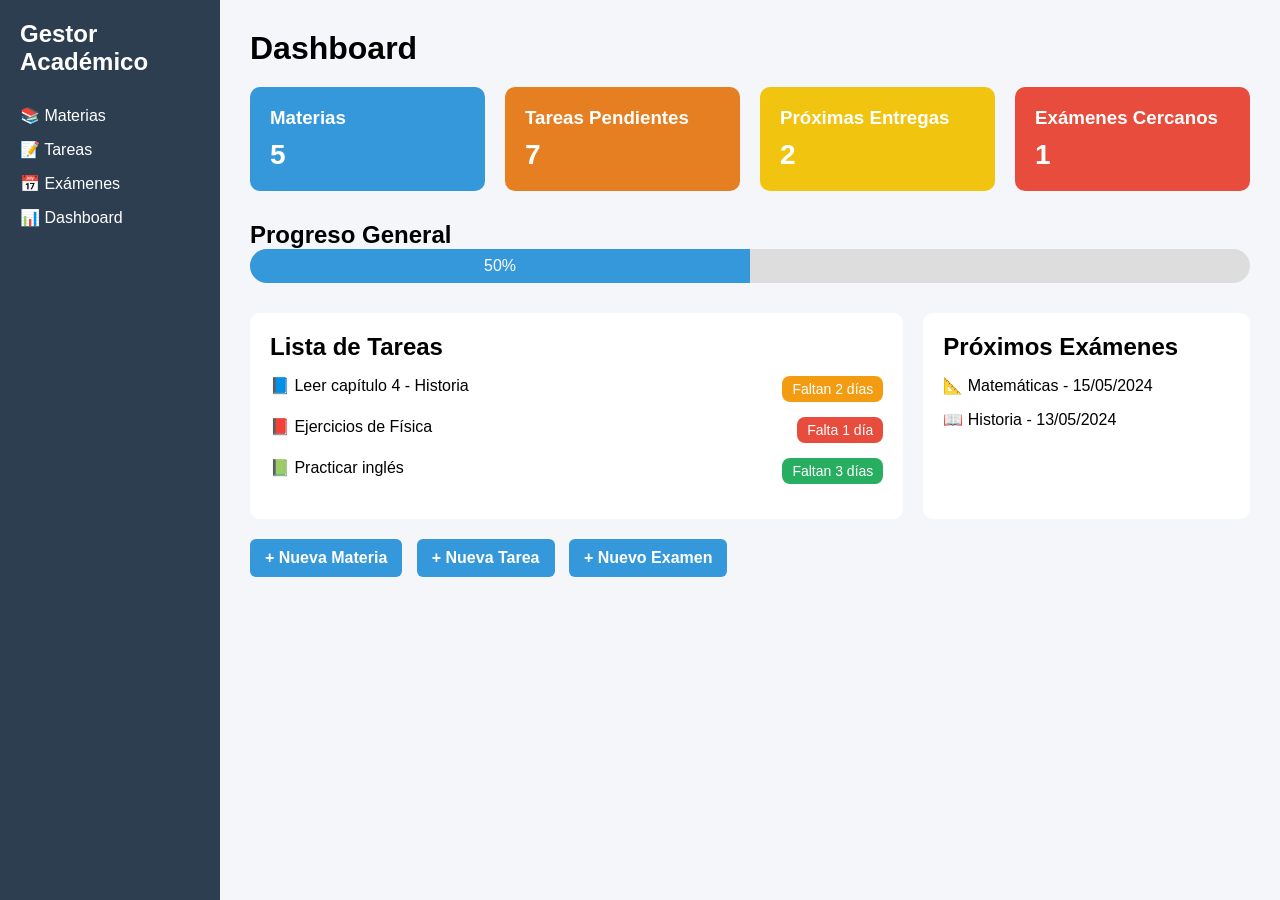
==== index.html @ 1386bd44 "Primer commit - Gestor academico funcional" ====
<!DOCTYPE html>
<html lang="es">
<head>
    <meta charset="UTF-8">
    <title>Gestor Académico</title>
    <link rel="stylesheet" href="styles.css">
</head>
<body>

<div class="container">

    <!-- Sidebar -->
    <aside class="sidebar">
        <h2>Gestor Académico</h2>
        <ul>
            <li>📚 Materias</li>
            <li>📝 Tareas</li>
            <li>📅 Exámenes</li>
            <li>📊 Dashboard</li>
        </ul>
    </aside>

    <!-- Main -->
    <main class="main">

        <h1>Dashboard</h1>

        <!-- Tarjetas resumen -->
        <div class="cards">
            <div class="card blue">
                <h3>Materias</h3>
                <p>5</p>
            </div>

            <div class="card orange">
                <h3>Tareas Pendientes</h3>
                <p>7</p>
            </div>

            <div class="card yellow">
                <h3>Próximas Entregas</h3>
                <p>2</p>
            </div>

            <div class="card red">
                <h3>Exámenes Cercanos</h3>
                <p>1</p>
            </div>
        </div>

        <!-- Progreso -->
        <div class="progress-container">
            <h2>Progreso General</h2>
            <div class="progress-bar">
                <div class="progress" style="width: 50%;">50%</div>
            </div>
        </div>

        <!-- Sección inferior -->
        <div class="bottom">

            <div class="tasks">
                <h2>Lista de Tareas</h2>

                <div class="task">
                    <span>📘 Leer capítulo 4 - Historia</span>
                    <span class="badge yellow-badge">Faltan 2 días</span>
                </div>

                <div class="task">
                    <span>📕 Ejercicios de Física</span>
                    <span class="badge red-badge">Falta 1 día</span>
                </div>

                <div class="task">
                    <span>📗 Practicar inglés</span>
                    <span class="badge green-badge">Faltan 3 días</span>
                </div>

            </div>

            <div class="exams">
                <h2>Próximos Exámenes</h2>

                <div class="exam">
                    📐 Matemáticas - 15/05/2024
                </div>

                <div class="exam">
                    📖 Historia - 13/05/2024
                </div>

            </div>

        </div>

    <!-- BOTONES DE ACCESO RÁPIDO -->
    <div class="quick-access">
        <a href="materias.html" class="quick-btn">+ Nueva Materia</a>
        <a href="tareas.html" class="quick-btn">+ Nueva Tarea</a>
        <a href="examenes.html" class="quick-btn">+ Nuevo Examen</a>
    </div>

    </main>
</div>

</body>
</html>
---- styles.css ----
* {
    margin: 0;
    padding: 0;
    box-sizing: border-box;
    font-family: Arial, sans-serif;
}

body {
    background-color: #f4f6f9;
}

.container {
    display: flex;
}

/* Sidebar */
.sidebar {
    width: 220px;
    background: #2c3e50;
    color: white;
    padding: 20px;
    min-height: 100vh;
}

.sidebar h2 {
    margin-bottom: 30px;
}

.sidebar ul {
    list-style: none;
}

.sidebar li {
    margin: 15px 0;
    cursor: pointer;
}

/* Main */
.main {
    flex: 1;
    padding: 30px;
}

.cards {
    display: grid;
    grid-template-columns: repeat(4, 1fr);
    gap: 20px;
    margin: 20px 0;
}

.card {
    padding: 20px;
    border-radius: 10px;
    color: white;
}

.card h3 {
    margin-bottom: 10px;
}

.card p {
    font-size: 28px;
    font-weight: bold;
}

.blue { background: #3498db; }
.orange { background: #e67e22; }
.yellow { background: #f1c40f; }
.red { background: #e74c3c; }

/* Progreso */
.progress-container {
    margin: 30px 0;
}

.progress-bar {
    background: #ddd;
    border-radius: 20px;
    overflow: hidden;
}

.progress {
    background: #3498db;
    color: white;
    text-align: center;
    padding: 8px;
}

/* Sección inferior */
.bottom {
    display: grid;
    grid-template-columns: 2fr 1fr;
    gap: 20px;
}

.tasks, .exams {
    background: white;
    padding: 20px;
    border-radius: 10px;
}

.task {
    display: flex;
    justify-content: space-between;
    margin: 15px 0;
}

.badge {
    padding: 5px 10px;
    border-radius: 8px;
    font-size: 14px;
    color: white;
}

.yellow-badge { background: #f39c12; }
.red-badge { background: #e74c3c; }
.green-badge { background: #27ae60; }

.exam {
    margin: 15px 0;
}

.quick-access {
    margin: 20px 0 30px 0;
}

.quick-btn {
    display: inline-block;
    padding: 10px 15px;
    margin-right: 10px;
    background-color: #3498db;
    color: white;
    text-decoration: none;
    border-radius: 6px;
    font-weight: bold;
    transition: 0.2s ease;
}

.quick-btn:hover {
    background-color: #2980b9;
}

.sidebar a {
    color: white;
    text-decoration: none;
}

.sidebar a:hover {
    text-decoration: underline;
}

.form button {
    padding: 8px 15px;
    border: none;
    border-radius: 6px;
    background: #3498db;
    color: white;
    cursor: pointer;
}

.form button:hover {
    background: #2980b9;
}

.item button {
    float: right;
    background: #e74c3c;
    border: none;
    color: white;
    padding: 5px 8px;
    border-radius: 6px;
    cursor: pointer;
}
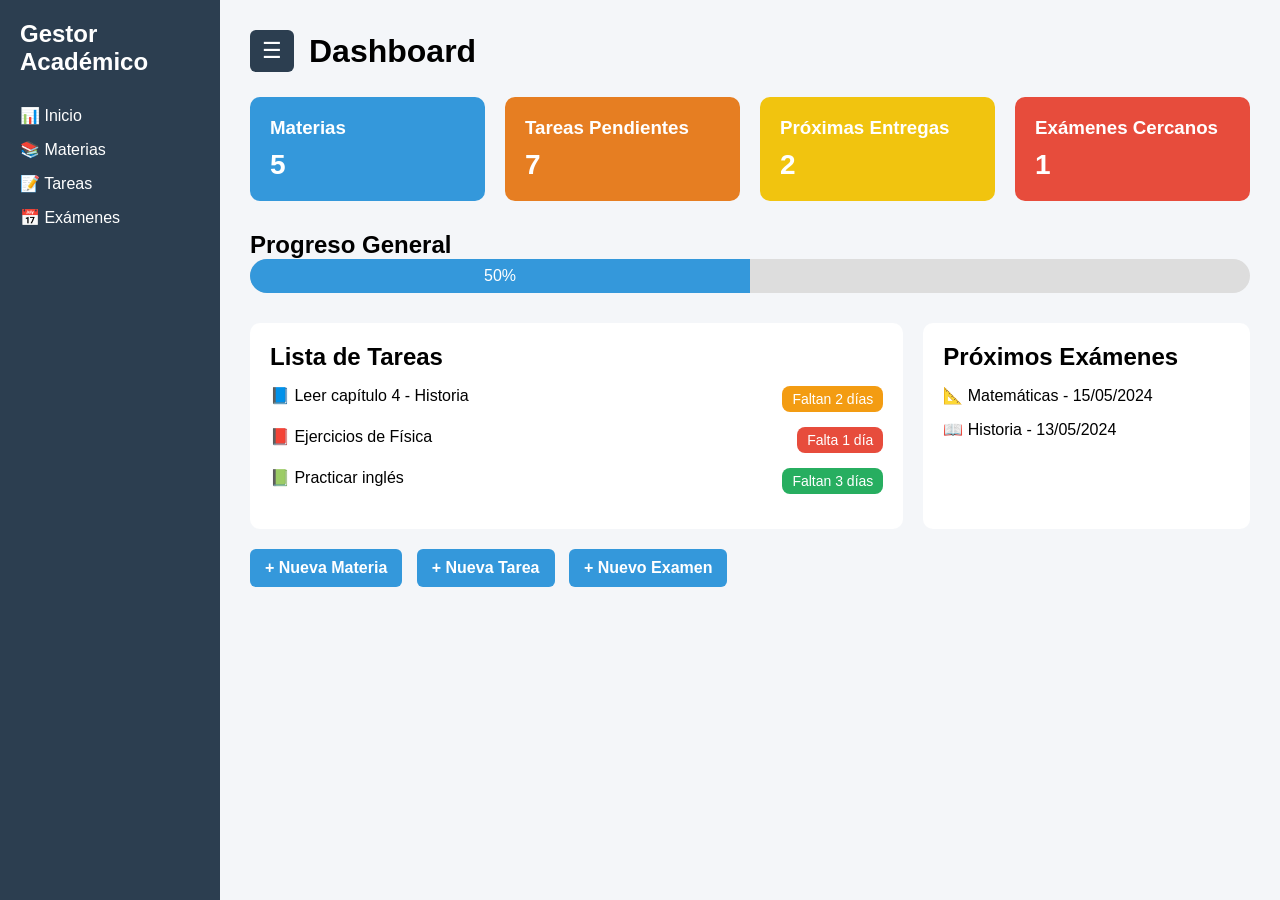
==== commit 192f0f2d: "Actualizaciones recientes" ====
--- a/index.html
+++ b/index.html
@@ -13,17 +13,20 @@
     <aside class="sidebar">
         <h2>Gestor Académico</h2>
         <ul>
-            <li>📚 Materias</li>
-            <li>📝 Tareas</li>
-            <li>📅 Exámenes</li>
-            <li>📊 Dashboard</li>
+            <li><a href="index.html">📊 Inicio</a></li>
+            <li><a href="materias.html">📚 Materias</a></li>
+            <li><a href="tareas.html">📝 Tareas</a></li>
+            <li><a href="examenes.html">📅 Exámenes</a></li>
         </ul>
     </aside>
 
     <!-- Main -->
     <main class="main">
 
-        <h1>Dashboard</h1>
+    <div class="top-bar">
+    <button class="menu-toggle" onclick="toggleMenu()">☰</button>
+    <h1>Dashboard</h1>
+</div>
 
         <!-- Tarjetas resumen -->
         <div class="cards">
@@ -104,5 +107,7 @@
     </main>
 </div>
 
+<script src="app.js"></script>
+
 </body>
 </html>
--- a/styles.css
+++ b/styles.css
@@ -20,6 +20,13 @@
     color: white;
     padding: 20px;
     min-height: 100vh;
+    transition: 0.3s;
+}
+
+.sidebar.hidden {
+    width: 0;
+    padding: 0;
+    overflow: hidden;
 }
 
 .sidebar h2 {
@@ -39,6 +46,11 @@
 .main {
     flex: 1;
     padding: 30px;
+    transition: margin-left 0.3s ease;
+}
+
+.main.full {
+    margin-left: -220px;
 }
 
 .cards {
@@ -170,4 +182,127 @@
     padding: 5px 8px;
     border-radius: 6px;
     cursor: pointer;
-}+}
+
+/* Barra superior */
+.top-bar {
+    display: flex;
+    align-items: center;
+    gap: 15px;
+    margin-bottom: 25px;
+}
+
+/* Botón del menú */
+.menu-toggle {
+    font-size: 22px;
+    background: #2c3e50;
+    color: white;
+    border: none;
+    padding: 8px 12px;
+    border-radius: 6px;
+    cursor: pointer;
+    transition: 0.3s;
+}
+
+.menu-toggle:hover {
+    background: #1a252f;
+}
+
+/* FORMULARIO MEJORADO */
+
+.form {
+    background: white;
+    padding: 20px;
+    border-radius: 10px;
+    margin-bottom: 30px;
+}
+
+.form input,
+.form select,
+.form textarea {
+    width: 100%;
+    padding: 10px;
+    margin: 8px 0 15px 0;
+    border-radius: 6px;
+    border: 1px solid #ccc;
+}
+
+.form textarea {
+    resize: vertical;
+    height: 80px;
+}
+
+.form label {
+    font-weight: bold;
+}
+
+.form button {
+    padding: 10px 20px;
+    border: none;
+    border-radius: 6px;
+    background: #3498db;
+    color: white;
+    cursor: pointer;
+}
+
+.form button:hover {
+    background: #2980b9;
+}
+
+/* LAYOUT DE TAREAS */
+
+.tareas-layout{
+    display: grid;
+    grid-template-columns: 1fr 1.2fr;
+    gap: 30px;
+    margin-top: 20px;
+}
+
+/* SECCION FORMULARIO */
+
+.form-section{
+    background: #ffffff;
+    padding: 25px;
+    border-radius: 12px;
+    border-left: 6px solid #3498db;
+}
+
+/* SECCION LISTA */
+
+.lista-section{
+    background: #ffffff;
+    padding: 25px;
+    border-radius: 12px;
+    border-left: 6px solid #2ecc71;
+}
+
+/* TARJETAS DE TAREAS */
+
+#listaTareas .item{
+    background: #f8f9fb;
+    border-radius: 10px;
+    padding: 15px;
+    margin-bottom: 15px;
+    border-left: 5px solid #3498db;
+    transition: 0.2s;
+}
+
+#listaTareas .item:hover{
+    transform: scale(1.02);
+}
+
+/* BOTON ELIMINAR */
+
+#listaTareas button{
+    background: #e74c3c;
+    border: none;
+    color: white;
+    padding: 6px 10px;
+    border-radius: 6px;
+    cursor: pointer;
+}
+
+#listaTareas button:hover{
+    background: #c0392b;
+}
+
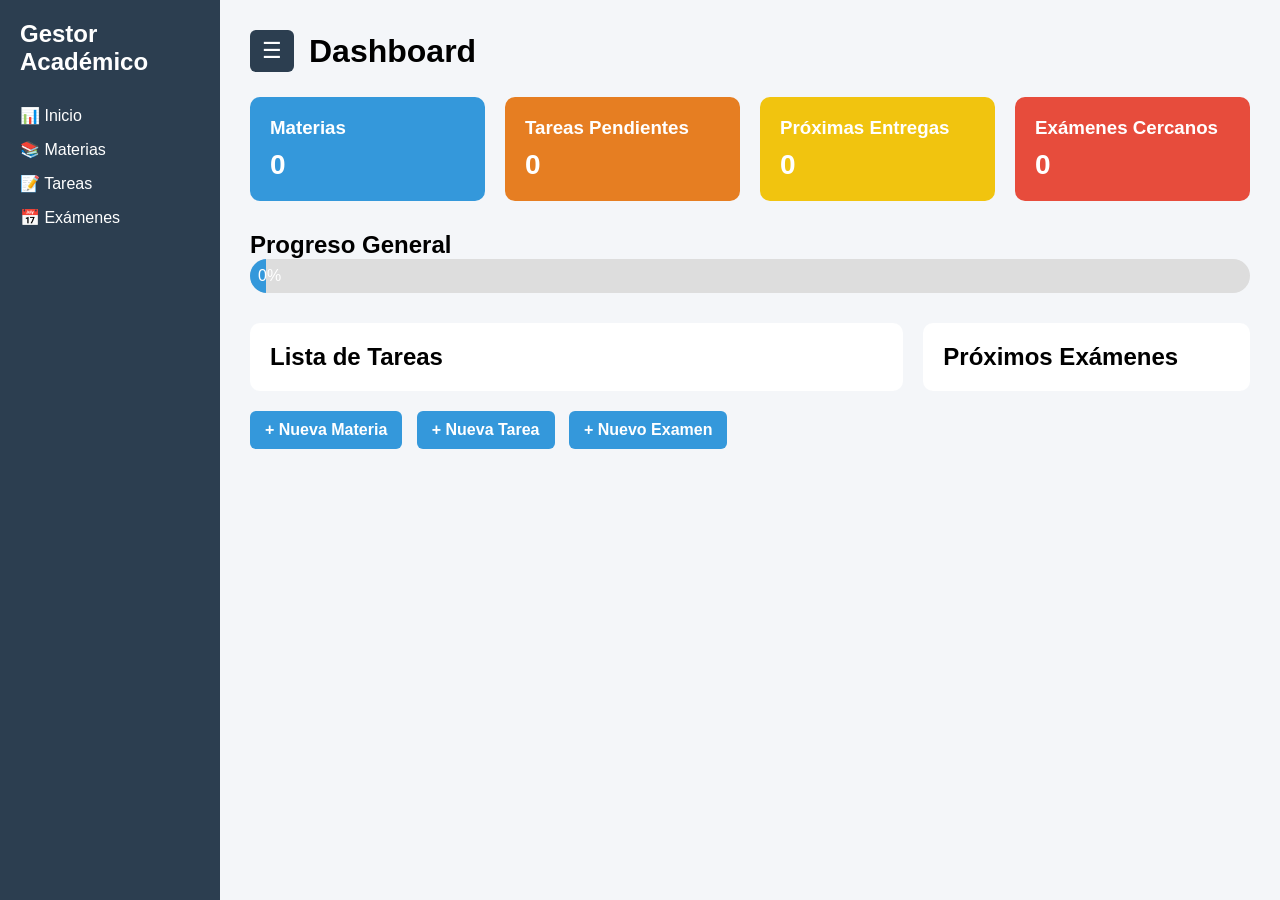
==== commit fea5ee99: "Cambios" ====
--- a/index.html
+++ b/index.html
@@ -23,31 +23,31 @@
     <!-- Main -->
     <main class="main">
 
-    <div class="top-bar">
-    <button class="menu-toggle" onclick="toggleMenu()">☰</button>
-    <h1>Dashboard</h1>
-</div>
+        <div class="top-bar">
+            <button class="menu-toggle" onclick="toggleMenu()">☰</button>
+            <h1>Dashboard</h1>
+        </div>
 
         <!-- Tarjetas resumen -->
         <div class="cards">
             <div class="card blue">
                 <h3>Materias</h3>
-                <p>5</p>
+                <p id="totalMaterias">0</p>
             </div>
 
             <div class="card orange">
                 <h3>Tareas Pendientes</h3>
-                <p>7</p>
+                <p id="tareasPendientes">0</p>
             </div>
 
             <div class="card yellow">
                 <h3>Próximas Entregas</h3>
-                <p>2</p>
+                <p id="proximasTareas">0</p>
             </div>
 
             <div class="card red">
                 <h3>Exámenes Cercanos</h3>
-                <p>1</p>
+                <p id="examenesCercanos">0</p>
             </div>
         </div>
 
@@ -55,7 +55,7 @@
         <div class="progress-container">
             <h2>Progreso General</h2>
             <div class="progress-bar">
-                <div class="progress" style="width: 50%;">50%</div>
+                <div class="progress" id="barraProgreso">0%</div>
             </div>
         </div>
 
@@ -64,45 +64,22 @@
 
             <div class="tasks">
                 <h2>Lista de Tareas</h2>
-
-                <div class="task">
-                    <span>📘 Leer capítulo 4 - Historia</span>
-                    <span class="badge yellow-badge">Faltan 2 días</span>
-                </div>
-
-                <div class="task">
-                    <span>📕 Ejercicios de Física</span>
-                    <span class="badge red-badge">Falta 1 día</span>
-                </div>
-
-                <div class="task">
-                    <span>📗 Practicar inglés</span>
-                    <span class="badge green-badge">Faltan 3 días</span>
-                </div>
-
+                <div id="listaDashboardTareas"></div>
             </div>
 
             <div class="exams">
                 <h2>Próximos Exámenes</h2>
-
-                <div class="exam">
-                    📐 Matemáticas - 15/05/2024
-                </div>
-
-                <div class="exam">
-                    📖 Historia - 13/05/2024
-                </div>
-
+                <div id="listaDashboardExamenes"></div>
             </div>
 
         </div>
 
-    <!-- BOTONES DE ACCESO RÁPIDO -->
-    <div class="quick-access">
-        <a href="materias.html" class="quick-btn">+ Nueva Materia</a>
-        <a href="tareas.html" class="quick-btn">+ Nueva Tarea</a>
-        <a href="examenes.html" class="quick-btn">+ Nuevo Examen</a>
-    </div>
+        <!-- BOTONES -->
+        <div class="quick-access">
+            <a href="materias.html" class="quick-btn">+ Nueva Materia</a>
+            <a href="tareas.html" class="quick-btn">+ Nueva Tarea</a>
+            <a href="examenes.html" class="quick-btn">+ Nuevo Examen</a>
+        </div>
 
     </main>
 </div>
--- a/styles.css
+++ b/styles.css
@@ -306,3 +306,69 @@
     background: #c0392b;
 }
 
+/* ===================== */
+/* ESTADOS DE PRIORIDAD */
+/* ===================== */
+
+.item.alta {
+    border-left: 6px solid #ff4d4d;
+}
+
+.item.media {
+    border-left: 6px solid #ffc107;
+}
+
+.item.baja {
+    border-left: 6px solid #4caf50;
+}
+
+/* ===================== */
+/* TAREA COMPLETADA */
+/* ===================== */
+
+.item.completada {
+    opacity: 0.6;
+    text-decoration: line-through;
+}
+
+/* ===================== */
+/* BOTONES */
+/* ===================== */
+
+.acciones {
+    margin-top: 10px;
+}
+
+.acciones button {
+    margin-right: 5px;
+    padding: 5px 10px;
+    border: none;
+    border-radius: 6px;
+    cursor: pointer;
+}
+
+.acciones button:hover {
+    opacity: 0.8;
+}
+
+/* BADGES DE ALERTAS */
+
+.badge {
+    padding: 5px 10px;
+    border-radius: 8px;
+    font-size: 12px;
+    color: white;
+}
+
+.red-badge {
+    background-color: #e74c3c;
+}
+
+.orange-badge {
+    background-color: #e67e22;
+}
+
+.yellow-badge {
+    background-color: #f1c40f;
+    color: black;
+}
